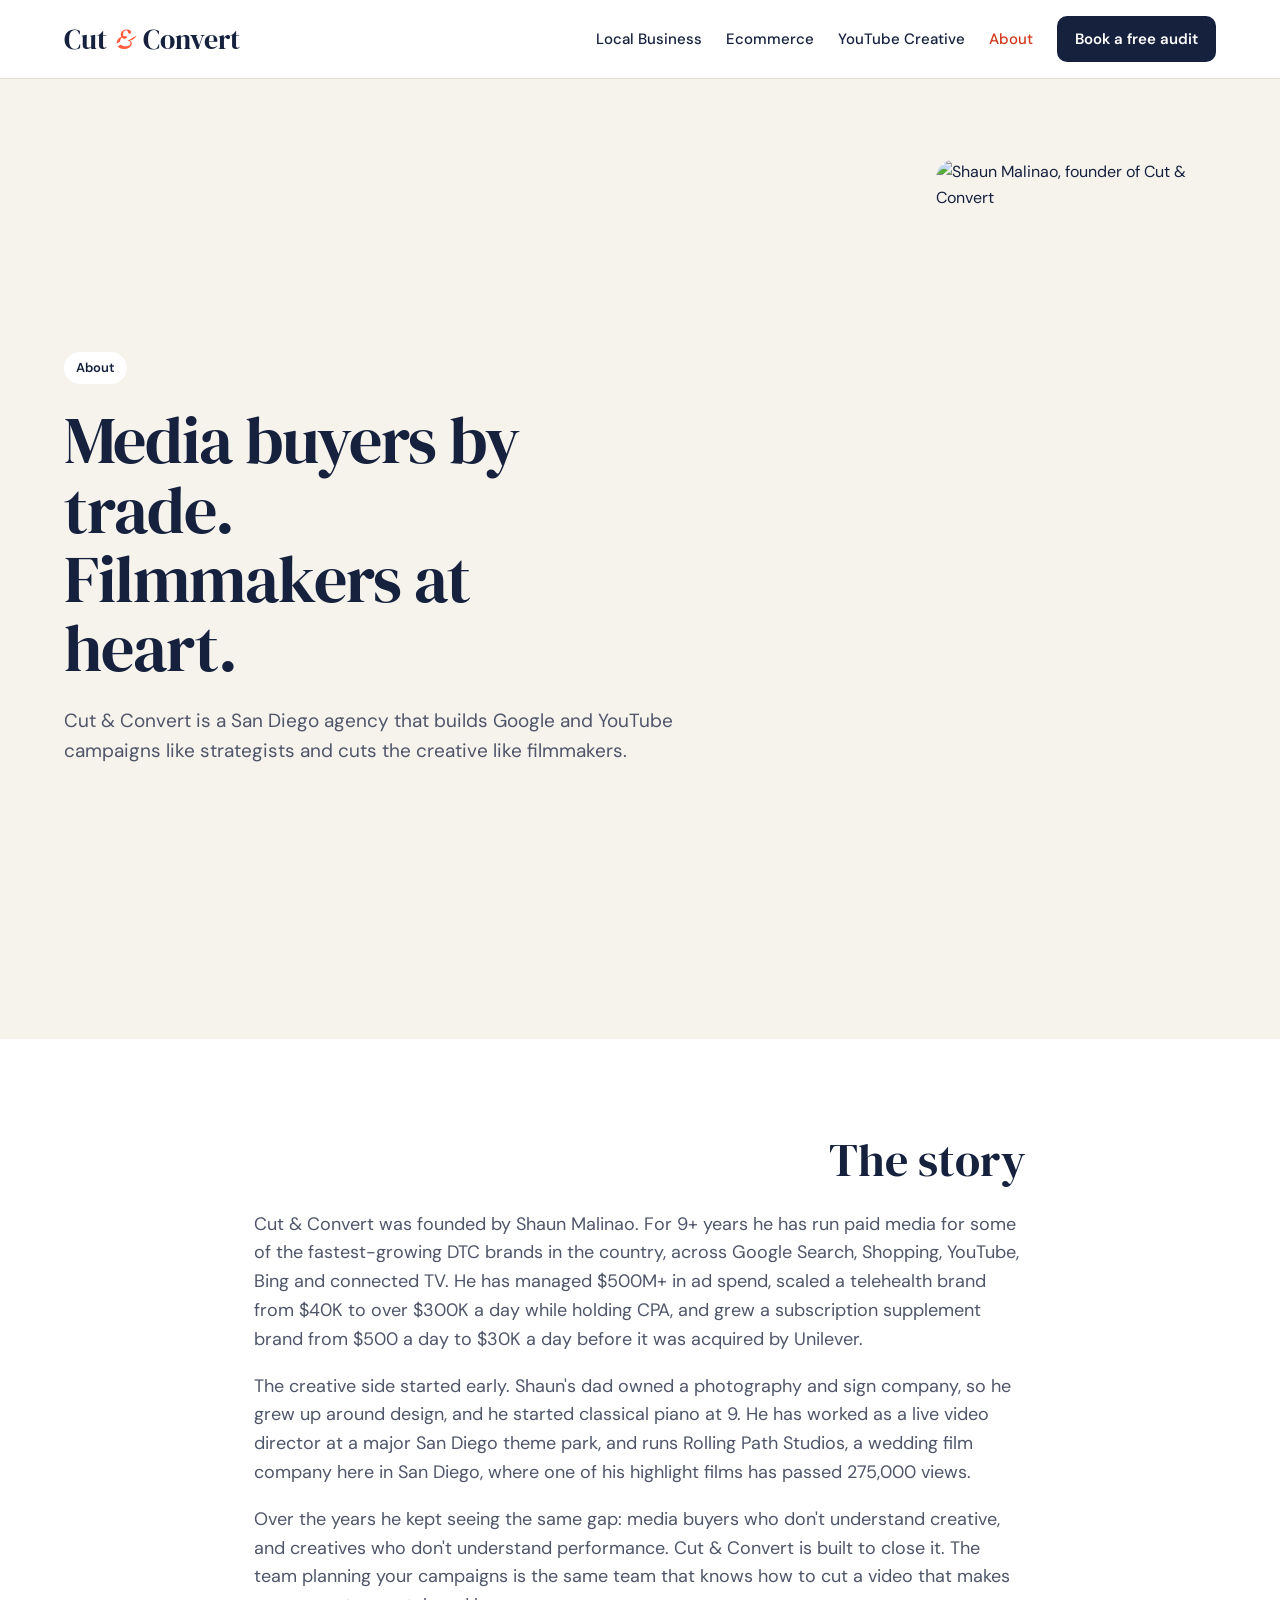
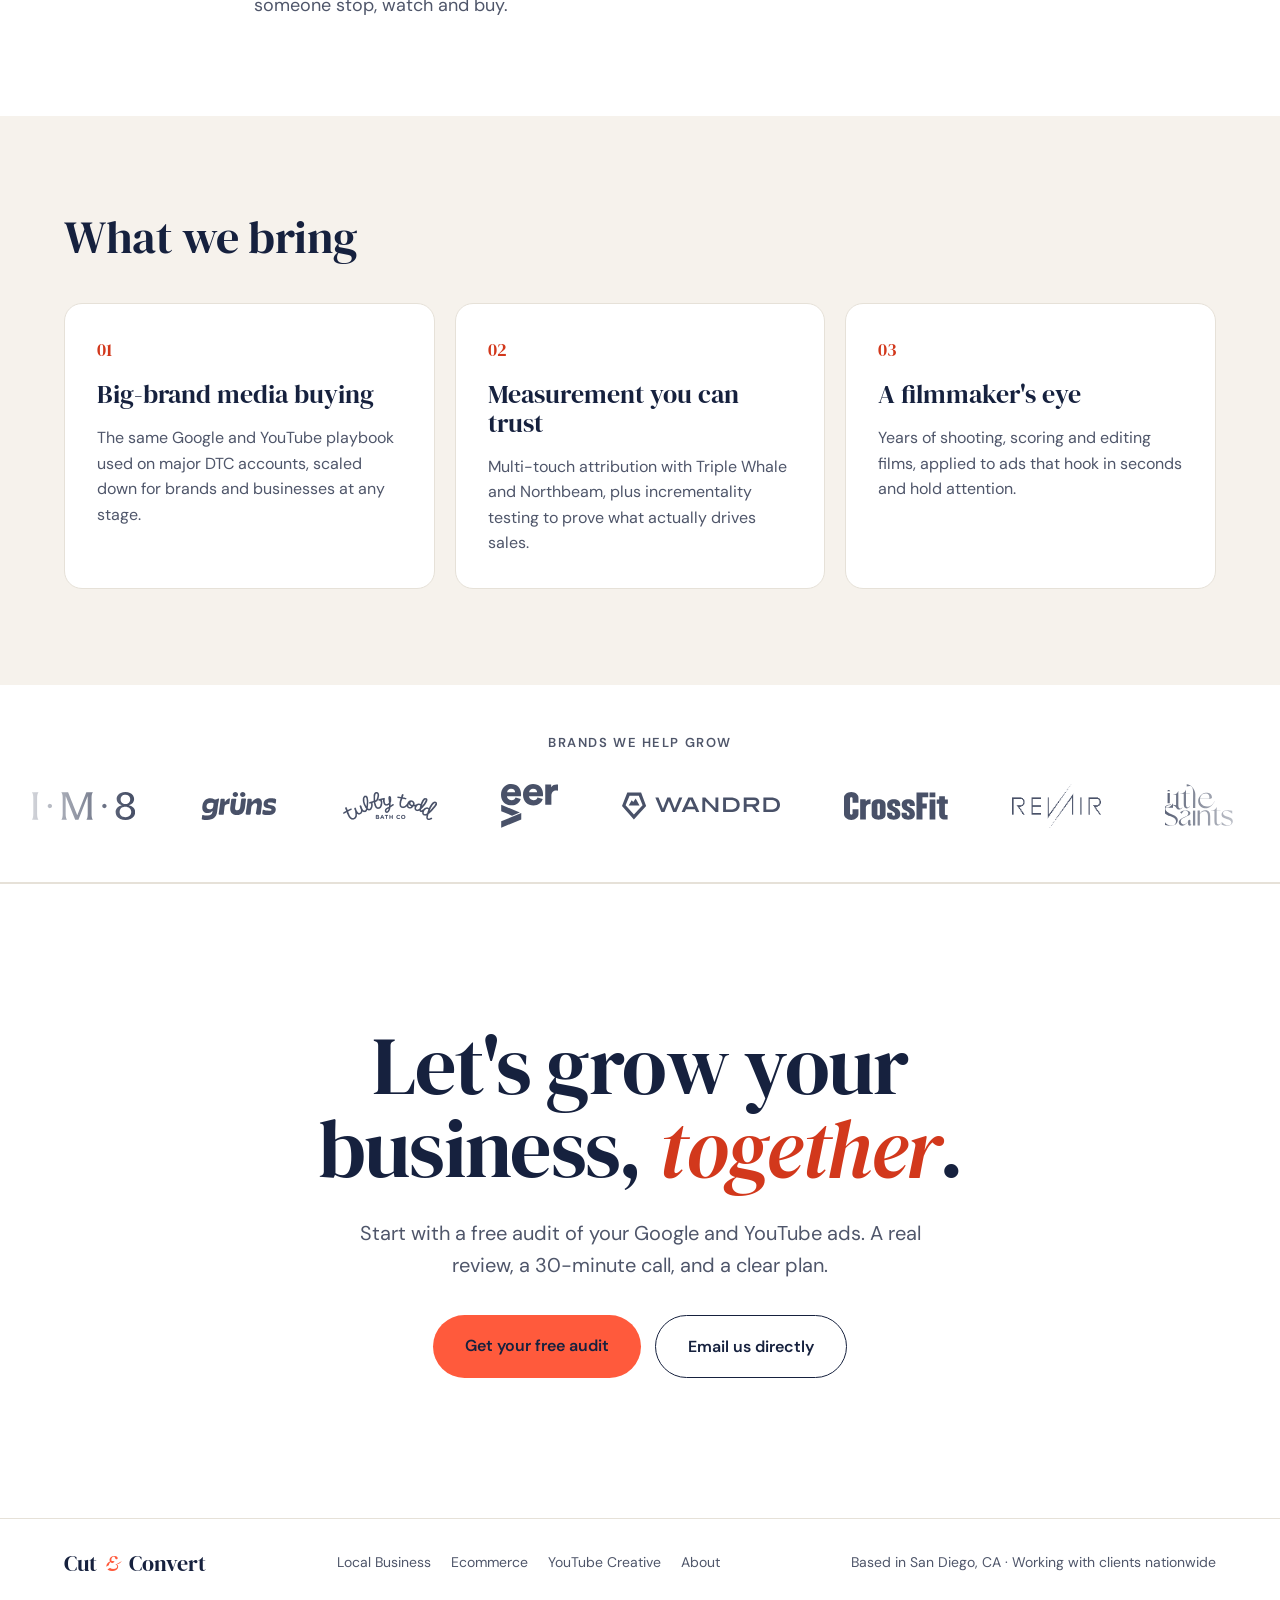
==== about/index.html @ dfb1eec4 "Alternate section headline alignment left/right Co-Authored-By: Claude Opus 5.5 <noreply@anthropic.c" ====
<!doctype html>
<html lang="en">
<head>
  <meta charset="utf-8">
  <meta name="viewport" content="width=device-width, initial-scale=1">
  <title>About Cut &amp; Convert | Founded by Shaun Malinao</title>
  <meta name="description" content="Cut & Convert is a San Diego Google and YouTube ads agency founded by media buyer and filmmaker Shaun Malinao.">
  <meta name="robots" content="noindex">
  <link rel="icon" href="/favicon.svg" type="image/svg+xml">
  <link rel="preconnect" href="https://fonts.googleapis.com">
  <link rel="preconnect" href="https://fonts.gstatic.com" crossorigin>
  <link href="https://fonts.googleapis.com/css2?family=DM+Serif+Display:ital@0;1&family=DM+Sans:wght@400;500;600&display=swap" rel="stylesheet">
  <link rel="stylesheet" href="/style.css?v=3586f004">
</head>
<body>
<header class="site-header">
  <div class="wrap">
    <a class="logo" href="/" aria-label="Cut &amp; Convert home"><span>Cut</span><span class="amp">&amp;</span><span>Convert</span></a>
    <nav class="nav" aria-label="Main">
      <a href="/local/">Local Business</a>
      <a href="/ecommerce/">Ecommerce</a>
      <a href="/youtube-creative/">YouTube Creative</a>
      <a href="/about/" aria-current="page">About</a>
      <a class="btn btn-ink" href="/contact/">Book a free audit</a>
    </nav>
  </div>
</header>

<main>

  <section class="page-hero">
    <div class="wrap about-hero">
      <div class="split-copy">
        <span class="pill">About</span>
        <h1>Media buyers by trade. Filmmakers at heart.</h1>
        <p class="lede">Cut &amp; Convert is a San Diego agency that builds Google and YouTube campaigns like strategists and cuts the creative like filmmakers.</p>
      </div>
      <img src="https://rollingpathstudios.com/images/shaun-malinao.jpg" alt="Shaun Malinao, founder of Cut &amp; Convert" width="640" height="800">
    </div>
  </section>

  <section class="section is-right">
    <div class="wrap narrow prose">
      <h2>The story</h2>
      <p>Cut &amp; Convert was founded by Shaun Malinao. For 9+ years he has run paid media for some of the fastest-growing DTC brands in the country, across Google Search, Shopping, YouTube, Bing and connected TV. He has managed $500M+ in ad spend, scaled a telehealth brand from $40K to over $300K a day while holding CPA, and grew a subscription supplement brand from $500 a day to $30K a day before it was acquired by Unilever.</p>
      <p>The creative side started early. Shaun's dad owned a photography and sign company, so he grew up around design, and he started classical piano at 9. He has worked as a live video director at a major San Diego theme park, and runs Rolling Path Studios, a wedding film company here in San Diego, where one of his highlight films has passed 275,000 views.</p>
      <p>Over the years he kept seeing the same gap: media buyers who don't understand creative, and creatives who don't understand performance. Cut &amp; Convert is built to close it. The team planning your campaigns is the same team that knows how to cut a video that makes someone stop, watch and buy.</p>
    </div>
  </section>

  <section class="section tinted">
    <div class="wrap">
      <div class="section-head">
        <h2>What we bring</h2>
      </div>
      <div class="cards cards-3">
        <article class="card">
          <span class="num">01</span>
          <h3>Big-brand media buying</h3>
          <p class="muted">The same Google and YouTube playbook used on major DTC accounts, scaled down for brands and businesses at any stage.</p>
        </article>
        <article class="card">
          <span class="num">02</span>
          <h3>Measurement you can trust</h3>
          <p class="muted">Multi-touch attribution with Triple Whale and Northbeam, plus incrementality testing to prove what actually drives sales.</p>
        </article>
        <article class="card">
          <span class="num">03</span>
          <h3>A filmmaker's eye</h3>
          <p class="muted">Years of shooting, scoring and editing films, applied to ads that hook in seconds and hold attention.</p>
        </article>
      </div>
    </div>
  </section>

  <section class="brands" aria-labelledby="brands-title">
    <div class="wrap">
      <p class="eyebrow" id="brands-title">Brands we help grow</p>
      <div class="marquee">
        <ul class="logo-track">
        <li><img src="/logos/im8.svg" alt="IM8 Health" width="118" height="32"></li>
        <li><img src="/logos/gruns.svg" alt="Grüns" width="91" height="32"></li>
        <li><img src="/logos/tubbytodd.png" alt="Tubby Todd" width="107" height="32"></li>
        <li class="tall"><img src="/logos/veer.svg" alt="Veer" width="57" height="44"></li>
        <li><img src="/logos/wandrd.svg" alt="WANDRD" width="160" height="28"></li>
        <li><img src="/logos/crossfit.svg" alt="CrossFit" width="111" height="30"></li>
        <li class="tall"><img src="/logos/revair.png" alt="RevAir" width="90" height="44"></li>
        <li class="tall"><img src="/logos/littlesaints.svg" alt="Little Saints" width="68" height="44"></li>
        <li><img src="/logos/comfrt.png" alt="Comfrt" width="104" height="28"></li>
        <li><img src="/logos/raw.svg" alt="RAW Nutrition" width="99" height="22"></li>
      
        <li aria-hidden="true"><img src="/logos/im8.svg" alt="" width="118" height="32"></li>
        <li aria-hidden="true"><img src="/logos/gruns.svg" alt="" width="91" height="32"></li>
        <li aria-hidden="true"><img src="/logos/tubbytodd.png" alt="" width="107" height="32"></li>
        <li aria-hidden="true" class="tall"><img src="/logos/veer.svg" alt="" width="57" height="44"></li>
        <li aria-hidden="true"><img src="/logos/wandrd.svg" alt="" width="160" height="28"></li>
        <li aria-hidden="true"><img src="/logos/crossfit.svg" alt="" width="111" height="30"></li>
        <li aria-hidden="true" class="tall"><img src="/logos/revair.png" alt="" width="90" height="44"></li>
        <li aria-hidden="true" class="tall"><img src="/logos/littlesaints.svg" alt="" width="68" height="44"></li>
        <li aria-hidden="true"><img src="/logos/comfrt.png" alt="" width="104" height="28"></li>
        <li aria-hidden="true"><img src="/logos/raw.svg" alt="" width="99" height="22"></li>
      
        </ul>
      </div>
    </div>
  </section>

  <section class="cta-big" id="contact">
    <div class="wrap">
      <h2>Let's grow your business, <em>together</em>.</h2>
      <p>Start with a free audit of your Google and YouTube ads. A real review, a 30-minute call, and a clear plan.</p>
      <div class="cta-actions">
        <a class="btn btn-coral btn-lg" href="/contact/">Get your free audit</a>
        <a class="btn btn-outline btn-lg" href="mailto:shaunmalinao@gmail.com?subject=Free%20audit%20request">Email us directly</a>
      </div>
    </div>
  </section>

</main>

<footer class="site-footer">
  <div class="wrap">
    <a class="logo" href="/" aria-label="Cut &amp; Convert home"><span>Cut</span><span class="amp">&amp;</span><span>Convert</span></a>
    <nav class="footer-nav" aria-label="Footer">
      <a href="/local/">Local Business</a>
      <a href="/ecommerce/">Ecommerce</a>
      <a href="/youtube-creative/">YouTube Creative</a>
      <a href="/about/">About</a>
    </nav>
    <span>Based in San Diego, CA · Working with clients nationwide</span>
  </div>
</footer>

</body>
</html>
---- style.css ----
:root {
  --ink: #16213E;
  --muted: #4F566A;
  --coral: #FF5A3C;
  --coral-text: #D2381C;
  --sand: #F6F2EC;
  --line: #E6E1D8;
  --white: #FFFFFF;
  --serif: 'DM Serif Display', Georgia, serif;
  --sans: 'DM Sans', system-ui, -apple-system, sans-serif;
  --wrap: 1200px;
}

* { box-sizing: border-box; }
html { scroll-behavior: smooth; }
body {
  margin: 0;
  background: var(--white);
  color: var(--ink);
  font-family: var(--sans);
  font-size: 16px;
  line-height: 1.6;
  -webkit-font-smoothing: antialiased;
}
img { max-width: 100%; display: block; }
a { color: inherit; }
h1, h2, h3 { font-family: var(--serif); font-weight: 400; margin: 0; line-height: 1.1; }
p { margin: 0; }

.wrap { max-width: var(--wrap); margin: 0 auto; padding: 0 24px; }
.muted { color: var(--muted); }

/* Logo: italic coral ampersand with a diagonal "cut" through it */
.logo {
  display: inline-flex; align-items: baseline; gap: 8px;
  font-family: var(--serif); font-size: 28px; line-height: 1;
  color: var(--ink); text-decoration: none;
}
.amp { position: relative; display: inline-block; color: var(--coral); font-style: italic; }
.amp::after {
  content: ""; position: absolute; left: -4px; right: -4px; top: 50%;
  height: 3px; background: var(--cut-bg, var(--white)); transform: rotate(-30deg);
}

/* Buttons */
.btn {
  display: inline-block; text-decoration: none; font-weight: 600;
  padding: 14px 22px; border-radius: 10px; transition: transform .15s ease, opacity .15s ease;
}
.btn:hover { transform: translateY(-1px); }
.btn-coral { background: var(--coral); color: var(--ink); }
.btn-ink { background: var(--ink); color: var(--white); }
.btn-outline { border: 1px solid var(--line); }

/* Header */
.site-header { border-bottom: 1px solid var(--line); background: var(--white); position: sticky; top: 0; z-index: 10; }
.site-header .wrap { display: flex; flex-wrap: wrap; align-items: center; justify-content: space-between; gap: 16px; padding-top: 16px; padding-bottom: 16px; }
.nav { display: flex; flex-wrap: wrap; align-items: center; gap: 24px; font-size: 15px; font-weight: 500; }
.nav a { text-decoration: none; }
.nav a:not(.btn):hover { color: var(--coral-text); }
.nav .btn { padding: 11px 18px; }

/* Hero */
.hero .wrap { display: flex; flex-wrap: wrap; align-items: center; gap: 56px; padding-top: 88px; padding-bottom: 72px; }
.hero-copy { flex: 1 1 460px; min-width: 0; display: flex; flex-direction: column; gap: 24px; }
.pill { align-self: flex-start; font-size: 13px; font-weight: 600; padding: 6px 12px; border-radius: 999px; background: var(--sand); }
.hero h1 { font-size: clamp(42px, 6vw, 72px); letter-spacing: -0.015em; line-height: 1.04; }
.hero .lede { font-size: 19px; color: var(--muted); max-width: 34rem; }
.actions { display: flex; flex-wrap: wrap; gap: 12px; }
.hero-art {
  --cut-bg: var(--ink);
  flex: 1 1 400px; min-width: 0; aspect-ratio: 16 / 11; border-radius: 22px; background: var(--ink);
  display: flex; align-items: center; justify-content: center; overflow: hidden;
}
.hero-art .amp { font-family: var(--serif); font-size: clamp(160px, 22vw, 260px); line-height: 1; transform: translateY(8%); }
.hero-art .amp::after { height: 14px; left: -24px; right: -24px; }

/* Proof bar */
.proof { background: var(--sand); }
.proof .wrap { display: grid; grid-template-columns: repeat(auto-fit, minmax(220px, 1fr)); gap: 24px; padding-top: 40px; padding-bottom: 40px; }
.stat { font-family: var(--serif); font-size: 38px; line-height: 1.1; }

/* Brands I've worked on */
.brands { border-bottom: 1px solid var(--line); }
.brands .wrap { padding-top: 48px; padding-bottom: 52px; display: flex; flex-direction: column; align-items: center; gap: 28px; }
.brands .wrap { max-width: none; padding-left: 0; padding-right: 0; }
.marquee {
  width: 100%; overflow: hidden;
  -webkit-mask-image: linear-gradient(to right, transparent, #000 10%, #000 90%, transparent);
          mask-image: linear-gradient(to right, transparent, #000 10%, #000 90%, transparent);
}
.logo-track {
  list-style: none; margin: 0; padding: 0;
  display: flex; align-items: center; width: max-content;
  animation: logo-slide 40s linear infinite;
}
.marquee:hover .logo-track { animation-play-state: paused; }
.logo-track li { display: flex; align-items: center; height: 48px; padding: 0 32px; flex-shrink: 0; }
.logo-track img { height: 28px; width: auto; max-width: none; opacity: .78; transition: opacity .2s ease; }
.logo-track li.tall img { height: 44px; }
.logo-track img:hover { opacity: 1; }
@keyframes logo-slide {
  from { transform: translateX(-50%); }
  to   { transform: translateX(0); }
}
@media (max-width: 700px) {
  .logo-track li { padding: 0 22px; }
  .logo-track img { height: 22px; }
  .logo-track li.tall img { height: 36px; }
  .logo-track { animation-duration: 30s; }
}
@media (prefers-reduced-motion: reduce) {
  .logo-track { animation: none; flex-wrap: wrap; justify-content: center; width: auto; }
  .logo-track li[aria-hidden="true"] { display: none; }
}

/* Sections */
.section { padding: 96px 0; }
.section-head { display: flex; flex-direction: column; gap: 10px; max-width: 40rem; margin-bottom: 40px; }
.section-head h2, .about h2, .cta h2 { font-size: clamp(32px, 4vw, 46px); letter-spacing: -0.01em; }
.section-head p { font-size: 18px; color: var(--muted); }

.cards { display: grid; grid-template-columns: repeat(auto-fit, minmax(280px, 1fr)); gap: 20px; }
.card {
  border: 1px solid var(--line); border-radius: 18px; padding: 32px;
  display: flex; flex-direction: column; gap: 16px; background: var(--white);
  scroll-margin-top: 100px;
}
.card h3 { font-size: 28px; }
.card ul { margin: 0; padding-left: 20px; display: flex; flex-direction: column; gap: 6px; }
.card .more { margin-top: auto; font-weight: 600; color: var(--coral-text); text-decoration: none; }
.card .more:hover { text-decoration: underline; }
.icon { width: 40px; height: 40px; }

/* How it works */
.how { background: var(--ink); color: var(--white); }
.how h2 { font-size: clamp(32px, 4vw, 46px); margin-bottom: 40px; }
.steps { display: grid; grid-template-columns: repeat(auto-fit, minmax(240px, 1fr)); gap: 32px; }
.step { display: flex; flex-direction: column; gap: 8px; }
.step .num { font-family: var(--serif); font-size: 18px; color: var(--coral); }
.step h3 { font-size: 28px; }
.step p { opacity: .82; }

/* Results */
.results .cards { grid-template-columns: repeat(auto-fit, minmax(300px, 1fr)); }
.result { background: var(--sand); border-radius: 18px; padding: 32px; display: flex; flex-direction: column; gap: 10px; }
.result .label { font-size: 13px; font-weight: 600; color: var(--muted); }
.result .big { font-family: var(--serif); font-size: clamp(34px, 4vw, 44px); line-height: 1.05; }

/* About */
.about { background: var(--sand); }
.about .wrap { display: flex; flex-wrap: wrap; align-items: center; gap: 56px; }
.about img { flex: 1 1 300px; min-width: 0; max-width: 420px; aspect-ratio: 4 / 5; object-fit: cover; border-radius: 20px; }
.about-copy { flex: 999 1 420px; min-width: 0; display: flex; flex-direction: column; gap: 16px; scroll-margin-top: 100px; }
.about-copy p { font-size: 18px; color: var(--muted); }
.eyebrow { font-size: 13px; font-weight: 600; letter-spacing: .12em; text-transform: uppercase; color: var(--muted); }

/* CTA */
.cta-box {
  background: var(--coral); border-radius: 24px; padding: clamp(32px, 6vw, 64px);
  display: flex; flex-wrap: wrap; align-items: center; justify-content: space-between; gap: 24px;
}
.cta-box > div { flex: 1 1 360px; min-width: 0; display: flex; flex-direction: column; gap: 8px; }
.cta-box p { font-size: 17px; }

/* Footer */
.site-footer { border-top: 1px solid var(--line); }
.site-footer .wrap { display: flex; flex-wrap: wrap; justify-content: space-between; align-items: center; gap: 16px; padding-top: 32px; padding-bottom: 32px; font-size: 14px; color: var(--muted); }
.site-footer .logo { font-size: 22px; }

/* ---------- Multi-page additions ---------- */
.sr-only { position: absolute; width: 1px; height: 1px; padding: 0; margin: -1px; overflow: hidden; clip: rect(0,0,0,0); white-space: nowrap; border: 0; }
.nav a[aria-current="page"] { color: var(--coral-text); }

/* Rotating hero word */
.rotator-head { display: flex; flex-direction: column; }
.rotator { display: grid; color: var(--coral-text); font-style: italic; overflow: hidden; padding-bottom: .08em; }
.rotator-word {
  grid-area: 1 / 1; opacity: 0; transform: translateY(40%);
  transition: opacity .5s ease, transform .5s ease;
}
.rotator-word.is-active { opacity: 1; transform: translateY(0); }
.rotator-word.is-leaving { opacity: 0; transform: translateY(-40%); }
@media (prefers-reduced-motion: reduce) {
  .rotator-word { transition: opacity .3s ease; transform: none !important; }
}

/* Sub-page hero */
.page-hero { background: var(--sand); }
.page-hero .wrap { padding-top: 80px; padding-bottom: 80px; display: flex; flex-direction: column; gap: 22px; align-items: flex-start; }
.page-hero .pill { background: var(--white); }
.page-hero h1 { font-size: clamp(40px, 5.6vw, 66px); letter-spacing: -0.015em; line-height: 1.05; max-width: 15ch; }
.page-hero .lede { font-size: 19px; color: var(--muted); max-width: 40rem; }

.tinted { background: var(--sand); }
.narrow { max-width: 820px; }

/* Two-column split */
.split { display: flex; flex-wrap: wrap; gap: 48px; align-items: center; }
.split > * { flex: 1 1 400px; min-width: 0; }
.split-copy { display: flex; flex-direction: column; gap: 16px; }
.split-copy h2 { font-size: clamp(30px, 3.6vw, 42px); }
.split-copy p { font-size: 17px; }

/* Card grid variants */
.cards-2 { grid-template-columns: repeat(auto-fit, minmax(300px, 1fr)); }
.cards-3 { grid-template-columns: repeat(auto-fit, minmax(260px, 1fr)); }
.card h3 { font-size: 26px; }
.card .num, .feature .num { font-family: var(--serif); font-size: 18px; color: var(--coral-text); }
.card a { color: var(--coral-text); }
.card-link { text-decoration: none; color: inherit; transition: transform .15s ease, box-shadow .15s ease; }
.card-link:hover { transform: translateY(-2px); box-shadow: 0 10px 30px rgba(22,33,62,.08); }

/* Search chips */
.search-chips { list-style: none; margin: 0; padding: 0; display: flex; flex-wrap: wrap; gap: 10px; }
.search-chips li {
  display: inline-flex; align-items: center; gap: 8px;
  background: var(--white); border: 1px solid var(--line); border-radius: 999px;
  padding: 10px 16px; font-size: 15px; box-shadow: 0 2px 8px rgba(22,33,62,.04);
}
.search-chips li::before {
  content: ""; width: 14px; height: 14px; flex-shrink: 0;
  background: no-repeat center / contain url("data:image/svg+xml,%3Csvg xmlns='http://www.w3.org/2000/svg' viewBox='0 0 24 24' fill='none' stroke='%234F566A' stroke-width='2.4' stroke-linecap='round'%3E%3Ccircle cx='11' cy='11' r='7'/%3E%3Cpath d='M20 20l-3.5-3.5'/%3E%3C/svg%3E");
}

/* Numbered feature list */
.feature-list { display: grid; grid-template-columns: repeat(auto-fit, minmax(260px, 1fr)); gap: 32px 40px; }
.feature { display: flex; gap: 16px; align-items: flex-start; }
.feature h3 { font-size: 24px; margin-bottom: 6px; }

.steps-4 { grid-template-columns: repeat(auto-fit, minmax(220px, 1fr)); }

/* Toolbox tiles */
.tiles { display: grid; grid-template-columns: repeat(auto-fit, minmax(240px, 1fr)); gap: 16px; }
.tile { border: 1px solid var(--line); border-radius: 16px; padding: 24px; background: var(--white); display: flex; flex-direction: column; gap: 8px; }
.tile h3 { font-size: 22px; }

/* Compare columns */
.compare { display: grid; grid-template-columns: repeat(auto-fit, minmax(280px, 1fr)); gap: 20px; }
.compare-col { border: 1px solid var(--line); border-radius: 18px; padding: 32px; display: flex; flex-direction: column; gap: 16px; }
.compare-col h3 { font-size: 28px; }
.compare-col.is-good { background: var(--ink); color: var(--white); border-color: var(--ink); }
.check-list, .x-list { list-style: none; margin: 0; padding: 0; display: flex; flex-direction: column; gap: 10px; }
.check-list li, .x-list li { position: relative; padding-left: 30px; }
.check-list li::before, .x-list li::before { position: absolute; left: 0; top: 0; font-weight: 600; }
.check-list li::before { content: "✓"; color: var(--coral); }
.x-list li::before { content: "×"; color: var(--muted); font-size: 20px; line-height: 1.2; }
.x-list li { color: var(--muted); }

/* 9:16 to 16:9 demo */
.ratio-demo { display: flex; align-items: center; justify-content: center; gap: 20px; padding: 32px; background: var(--sand); border-radius: 20px; min-height: 320px; }
.ratio-arrow { width: 48px; color: var(--coral-text); flex-shrink: 0; }
.frame { border-radius: 12px; display: flex; align-items: center; justify-content: center; font-family: var(--serif); color: var(--white); background: var(--ink); }
.frame-tall { width: 120px; aspect-ratio: 9 / 16; font-size: 22px; }
.frame-wide { width: 260px; aspect-ratio: 16 / 9; font-size: 26px; background: linear-gradient(90deg, #22305a 0 22%, var(--ink) 22% 78%, #22305a 78% 100%); }
@media (max-width: 520px) {
  .ratio-demo { gap: 12px; padding: 20px; }
  .frame-tall { width: 70px; font-size: 16px; }
  .frame-wide { width: 150px; font-size: 18px; }
  .ratio-arrow { width: 32px; }
}

/* FAQ */
.faq { display: flex; flex-direction: column; border-top: 1px solid var(--line); }
.faq details { border-bottom: 1px solid var(--line); padding: 20px 0; }
.faq summary { cursor: pointer; font-family: var(--serif); font-size: 24px; list-style: none; display: flex; justify-content: space-between; gap: 16px; }
.faq summary::-webkit-details-marker { display: none; }
.faq summary::after { content: "+"; color: var(--coral-text); font-family: var(--sans); font-size: 26px; line-height: 1; }
.faq details[open] summary::after { content: "−"; }
.faq details p { margin-top: 12px; font-size: 17px; }

/* Footer nav */
.footer-nav { display: flex; flex-wrap: wrap; gap: 20px; }
.footer-nav a { text-decoration: none; }
.footer-nav a:hover { color: var(--coral-text); }

@media (max-width: 700px) {
  .page-hero .wrap { padding-top: 56px; padding-bottom: 56px; }
  .nav { gap: 14px 18px; font-size: 14px; }
  .hero .wrap { padding-top: 48px; gap: 40px; }
  .section { padding: 64px 0; }
}

/* About page */
.about-hero { flex-direction: row !important; flex-wrap: wrap; align-items: center !important; gap: 48px !important; }
.about-hero .split-copy { flex: 999 1 420px; min-width: 0; gap: 22px; }
.about-hero img { flex: 1 1 280px; min-width: 0; max-width: 380px; aspect-ratio: 4 / 5; object-fit: cover; border-radius: 20px; }
.prose { display: flex; flex-direction: column; gap: 18px; }
.prose h2 { font-size: clamp(32px, 4vw, 46px); margin-bottom: 6px; }
.prose p { font-size: 18px; color: var(--muted); }

/* Contact page */
.contact-wrap { flex-direction: row !important; flex-wrap: wrap; align-items: flex-start !important; gap: 48px !important; }
.contact-intro { flex: 1 1 360px; min-width: 0; gap: 22px; }
.contact-intro .check-list { font-size: 17px; }
.lead-form {
  flex: 1 1 460px; min-width: 0; background: var(--white); border: 1px solid var(--line);
  border-radius: 20px; padding: clamp(24px, 4vw, 40px); display: flex; flex-direction: column; gap: 18px;
  box-shadow: 0 12px 40px rgba(22,33,62,.06);
}
.field-row { display: grid; grid-template-columns: repeat(auto-fit, minmax(200px, 1fr)); gap: 18px; }
.field { display: flex; flex-direction: column; gap: 6px; border: 0; padding: 0; margin: 0; min-width: 0; }
.field label, .field legend { font-size: 14px; font-weight: 600; padding: 0; margin-bottom: 6px; }
.optional { font-weight: 400; color: var(--muted); }
.lead-form input[type=text], .lead-form input[type=email], .lead-form input[type=tel], .lead-form select, .lead-form textarea {
  font: inherit; color: var(--ink); background: var(--white);
  border: 1px solid #CFC8BC; border-radius: 10px; padding: 12px 14px; width: 100%; min-height: 48px;
}
.lead-form textarea { resize: vertical; }
.lead-form input:focus, .lead-form select:focus, .lead-form textarea:focus { outline: 2px solid var(--coral); outline-offset: 1px; border-color: var(--coral); }
.lead-form [aria-invalid="true"] { border-color: var(--coral-text); }
.choice-row { display: grid; grid-template-columns: repeat(auto-fit, minmax(150px, 1fr)); gap: 10px; }
.lead-form .choice {
  position: relative; display: flex; align-items: center; gap: 10px;
  margin: 0; padding: 12px 14px; min-height: 48px;
  border: 1px solid #CFC8BC; border-radius: 12px; background: var(--white);
  font-size: 15px; font-weight: 500; cursor: pointer; transition: border-color .15s ease, background .15s ease;
}
.lead-form .choice:hover { border-color: var(--ink); }
.choice input { position: absolute; opacity: 0; width: 1px; height: 1px; margin: 0; }
.choice-box {
  flex-shrink: 0; width: 20px; height: 20px; border-radius: 6px; border: 1.5px solid #A9A194; background: var(--white);
  display: inline-flex; align-items: center; justify-content: center; transition: background .15s ease, border-color .15s ease;
}
.choice-box::after {
  content: ""; width: 10px; height: 6px; border-left: 2px solid var(--white); border-bottom: 2px solid var(--white);
  transform: rotate(-45deg) translate(1px, -1px); opacity: 0;
}
.lead-form .choice:has(input:checked) { border-color: var(--ink); background: var(--sand); }
.choice input:checked + .choice-box { background: var(--ink); border-color: var(--ink); }
.choice input:checked + .choice-box::after { opacity: 1; }
.choice input:focus-visible + .choice-box { outline: 2px solid var(--coral); outline-offset: 2px; }
.hp { position: absolute; left: -9999px; width: 1px; height: 1px; overflow: hidden; }
.btn-block { width: 100%; text-align: center; border: 0; font: inherit; font-weight: 600; cursor: pointer; padding: 16px 22px; }
.form-note { font-size: 14px; text-align: center; }
.form-note a { color: var(--coral-text); }
.form-error { background: #FDECE8; color: #8A2412; border-radius: 10px; padding: 12px 14px; font-size: 15px; }

/* How it works: illustrative charts */
.step-viz {
  background: rgba(255,255,255,.05); border: 1px solid rgba(255,255,255,.12);
  border-radius: 16px; padding: 18px 18px 12px; margin-bottom: 14px;
}
.viz { width: 100%; height: auto; display: block; overflow: visible; }
.viz text { font-family: var(--sans); font-size: 12px; fill: rgba(255,255,255,.72); }
.viz-track rect { fill: rgba(255,255,255,.1); }
.viz-bar { fill: rgba(255,255,255,.85); transform-box: fill-box; transform-origin: left center; transition: transform .9s cubic-bezier(.2,.7,.2,1); }
.viz-bar.is-flag, .viz-frame.is-hook { fill: var(--coral); }
.viz-frame { fill: rgba(255,255,255,.14); }
.viz-play { fill: var(--ink); }
.viz-cut { stroke: var(--coral); stroke-width: 2; }
.viz-cut-head { fill: var(--coral); }
.viz-wave { fill: rgba(255,255,255,.55); transform-box: fill-box; transform-origin: center; transition: transform .6s ease; }
.viz-grid line { stroke: rgba(255,255,255,.08); }
.viz-axis { stroke: rgba(255,255,255,.3); }
.viz-area { fill: rgba(255,90,60,.16); transition: opacity 1s ease .6s; }
.viz-line { fill: none; stroke: var(--coral); stroke-width: 3; stroke-linecap: round; stroke-dasharray: 400; stroke-dashoffset: 0; transition: stroke-dashoffset 1.6s ease; }
.viz-line.is-control { stroke: rgba(255,255,255,.55); stroke-width: 2; stroke-dasharray: 5 6; transition: none; }
.viz-dot { fill: var(--coral); stroke: var(--ink); stroke-width: 2; transition: opacity .4s ease 1.4s; }
.viz-key { display: flex; align-items: center; gap: 8px; font-size: 12px; color: rgba(255,255,255,.7); margin-top: 8px; flex-wrap: wrap; }
.key-dot { width: 10px; height: 10px; border-radius: 3px; background: rgba(255,255,255,.85); margin-left: 6px; }
.key-dot:first-child { margin-left: 0; }
.key-dot.is-flag { background: var(--coral); }
.key-line { width: 18px; border-top: 2px dashed rgba(255,255,255,.55); margin-left: 6px; }

/* Animate in when scrolled into view (only when JS is running) */
.viz-anim .how-viz:not(.in-view) .viz-bar { transform: scaleX(0); }
.viz-anim .how-viz:not(.in-view) .viz-wave { transform: scaleY(.15); }
.viz-anim .how-viz:not(.in-view) .viz-line:not(.is-control) { stroke-dashoffset: 400; }
.viz-anim .how-viz:not(.in-view) .viz-area,
.viz-anim .how-viz:not(.in-view) .viz-dot { opacity: 0; }
@media (prefers-reduced-motion: reduce) {
  .viz-bar, .viz-wave, .viz-line, .viz-area, .viz-dot { transition: none !important; }
}

/* Big closing CTA */
.cta-big { border-top: 1px solid var(--line); background: var(--white); }
.cta-big .wrap { padding-top: clamp(80px, 11vw, 140px); padding-bottom: clamp(80px, 11vw, 140px); display: flex; flex-direction: column; align-items: center; text-align: center; gap: 26px; }
.cta-big h2 { font-size: clamp(42px, 6.4vw, 82px); line-height: 1.02; letter-spacing: -0.02em; max-width: 16ch; }
.cta-big h2 em { color: var(--coral-text); }
.cta-big p { font-size: clamp(17px, 1.6vw, 20px); color: var(--muted); max-width: 38rem; }
.cta-actions { display: flex; flex-wrap: wrap; justify-content: center; gap: 14px; margin-top: 8px; }
.btn-lg { padding: 18px 32px; border-radius: 999px; font-size: 16px; }
.btn-outline.btn-lg { border-color: var(--ink); }

/* Local: ads + map pack illustration */
.serp-section .split { align-items: flex-start; }
.serp-legend { display: flex; flex-direction: column; gap: 20px; margin-top: 8px; }
.serp-legend-item { display: flex; gap: 14px; align-items: flex-start; }
.serp-legend-item h3 { font-size: 24px; margin-bottom: 4px; }
.serp-tag {
  flex-shrink: 0; width: 30px; height: 30px; border-radius: 999px; background: var(--coral); color: var(--ink);
  display: inline-flex; align-items: center; justify-content: center; font-weight: 700; font-size: 14px; font-family: var(--sans);
}
.serp-tag-float { position: absolute; top: -12px; left: -12px; box-shadow: 0 0 0 4px var(--sand); }
.serp {
  margin: 0; background: var(--sand); border-radius: 22px; padding: clamp(18px, 3vw, 28px);
  display: flex; flex-direction: column; gap: 16px; font-family: Arial, Helvetica, sans-serif; color: #202124;
}
.serp p { margin: 0; }
.serp-search {
  display: flex; align-items: center; gap: 10px; background: var(--white); border-radius: 999px;
  padding: 12px 18px; box-shadow: 0 2px 10px rgba(22,33,62,.08); font-size: 15px; color: #3c4043;
}
.serp-search svg { color: #5f6368; }
.serp-ad, .serp-pack { position: relative; background: var(--white); border-radius: 14px; box-shadow: 0 2px 12px rgba(22,33,62,.06); }
.serp-ad { padding: 16px 18px; display: flex; flex-direction: column; gap: 3px; outline: 2px solid var(--coral); outline-offset: -2px; }
.serp-sponsored { font-size: 12px; font-weight: 700; color: #202124; }
.serp-url { font-size: 13px; color: #4d5156; }
.serp-title { font-size: 18px; color: #1a0dab; }
.serp-desc { font-size: 13px; color: #4d5156; line-height: 1.5; }
.serp-ad-links { display: flex; flex-wrap: wrap; gap: 14px; margin-top: 4px; font-size: 13px; color: #1a0dab; }
.serp-pack { overflow: visible; }
.serp-map { display: block; width: 100%; height: 130px; border-radius: 14px 14px 0 0; }
.serp-pin path { fill: #8A93A6; }
.serp-pin.is-you path { fill: var(--coral-text); }
.serp-listings { list-style: none; margin: 0; padding: 0; }
.serp-listings li { display: flex; justify-content: space-between; align-items: center; gap: 12px; padding: 12px 16px; border-top: 1px solid #ECEAE5; }
.serp-listings li.is-you { background: #FFF4F1; }
.serp-listings li:last-child { border-radius: 0 0 14px 14px; }
.serp-name { font-size: 15px; color: #1a0dab; font-weight: 600; }
.serp-meta { font-size: 13px; color: #4d5156; }
.serp-stars { color: #E7711B; letter-spacing: 1px; }
.serp-stars.is-dim { color: #E7A15F; }
.serp-open { font-size: 12px; color: #188038; }
.serp-open.is-closed { color: #B3261E; }
.serp-actions { display: flex; gap: 6px; flex-shrink: 0; }
.serp-actions span { font-size: 12px; border: 1px solid #DADCE0; border-radius: 999px; padding: 5px 10px; color: #1a73e8; }
.serp-caption { font-family: var(--sans); font-size: 12px; color: var(--muted); text-align: center; }
@media (max-width: 480px) {
  .serp-actions span:last-child { display: none; }
}

/* Sub-page hero with background photo */
.page-hero.has-photo { position: relative; overflow: hidden; background: var(--ink); color: var(--white); isolation: isolate; }
.hero-photo { position: absolute; inset: 0; z-index: -2; }
.hero-photo img { width: 100%; height: 100%; object-fit: cover; object-position: 70% 55%; }
.page-hero.has-photo h1, .page-hero.has-photo .lede { text-shadow: 0 1px 18px rgba(22,33,62,.45); }
.page-hero.has-photo::before {
  content: ""; position: absolute; inset: 0; z-index: -1;
  background: linear-gradient(90deg, rgba(22,33,62,.9) 0%, rgba(22,33,62,.72) 38%, rgba(22,33,62,.25) 70%, rgba(22,33,62,.05) 100%);
}
.page-hero.has-photo .wrap { padding-top: clamp(96px, 12vw, 150px); padding-bottom: clamp(96px, 12vw, 150px); }
.page-hero.has-photo .lede { color: rgba(255,255,255,.86); }
.page-hero.has-photo .pill { background: rgba(255,255,255,.14); color: var(--white); backdrop-filter: blur(6px); }
.page-hero.has-photo .btn-outline { border-color: rgba(255,255,255,.7); color: var(--white); }
@media (max-width: 700px) {
  .page-hero.has-photo::before { background: linear-gradient(180deg, rgba(22,33,62,.62) 0%, rgba(22,33,62,.78) 45%, rgba(22,33,62,.86) 100%); }
}

/* Alternating section headline alignment */
.section.is-right .section-head { margin-left: auto; text-align: right; align-items: flex-end; }
.section.is-right.how > .wrap > h2 { text-align: right; }
.section.is-right .split { flex-direction: row-reverse; }
.section.is-right .split > .split-copy:first-child { text-align: right; align-items: flex-end; }
.section.is-right .split > .split-copy:first-child .check-list,
.section.is-right .split > .split-copy:first-child .serp-legend { text-align: left; align-self: stretch; }
.section.is-right .prose h2 { text-align: right; }
@media (max-width: 700px) {
  .section.is-right .section-head,
  .section.is-right.how > .wrap > h2,
  .section.is-right .split > .split-copy:first-child,
  .section.is-right .prose h2 { text-align: left; align-items: flex-start; margin-left: 0; }
  .section.is-right .split { flex-direction: column; }
}
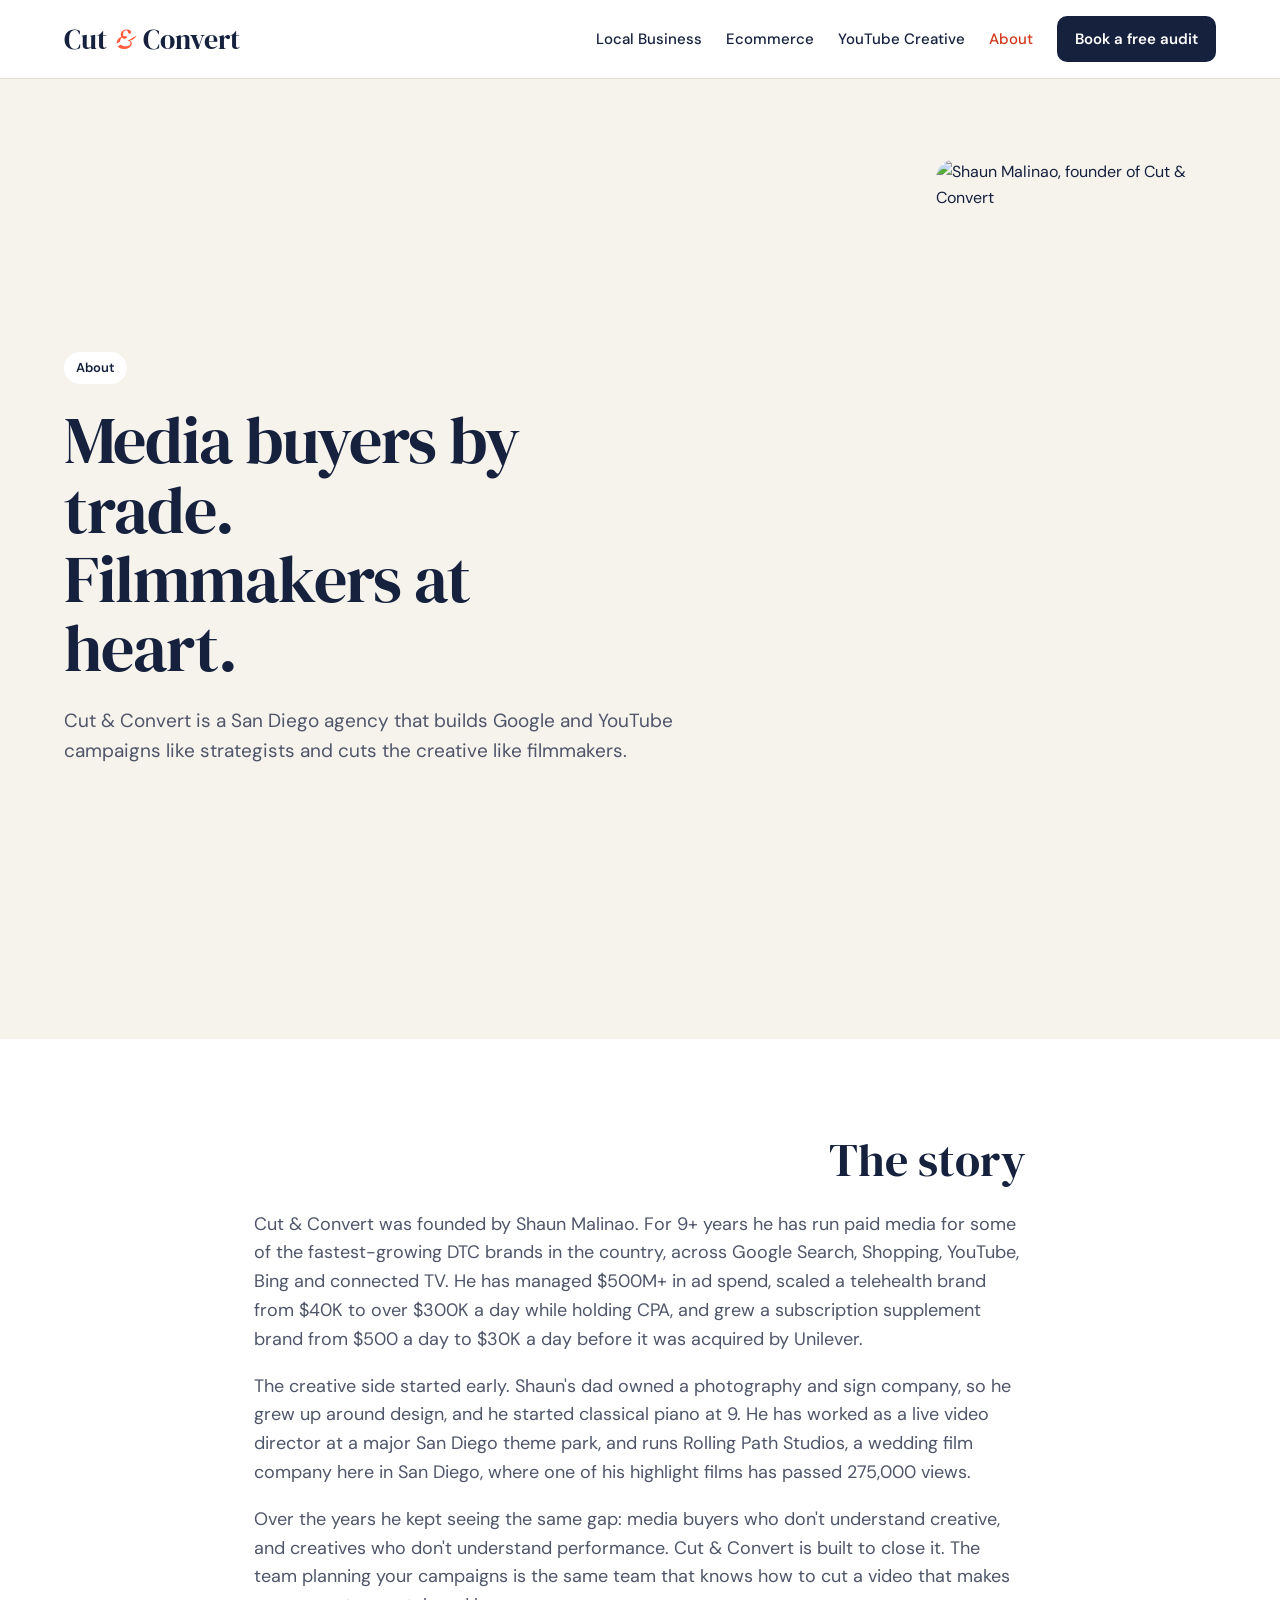
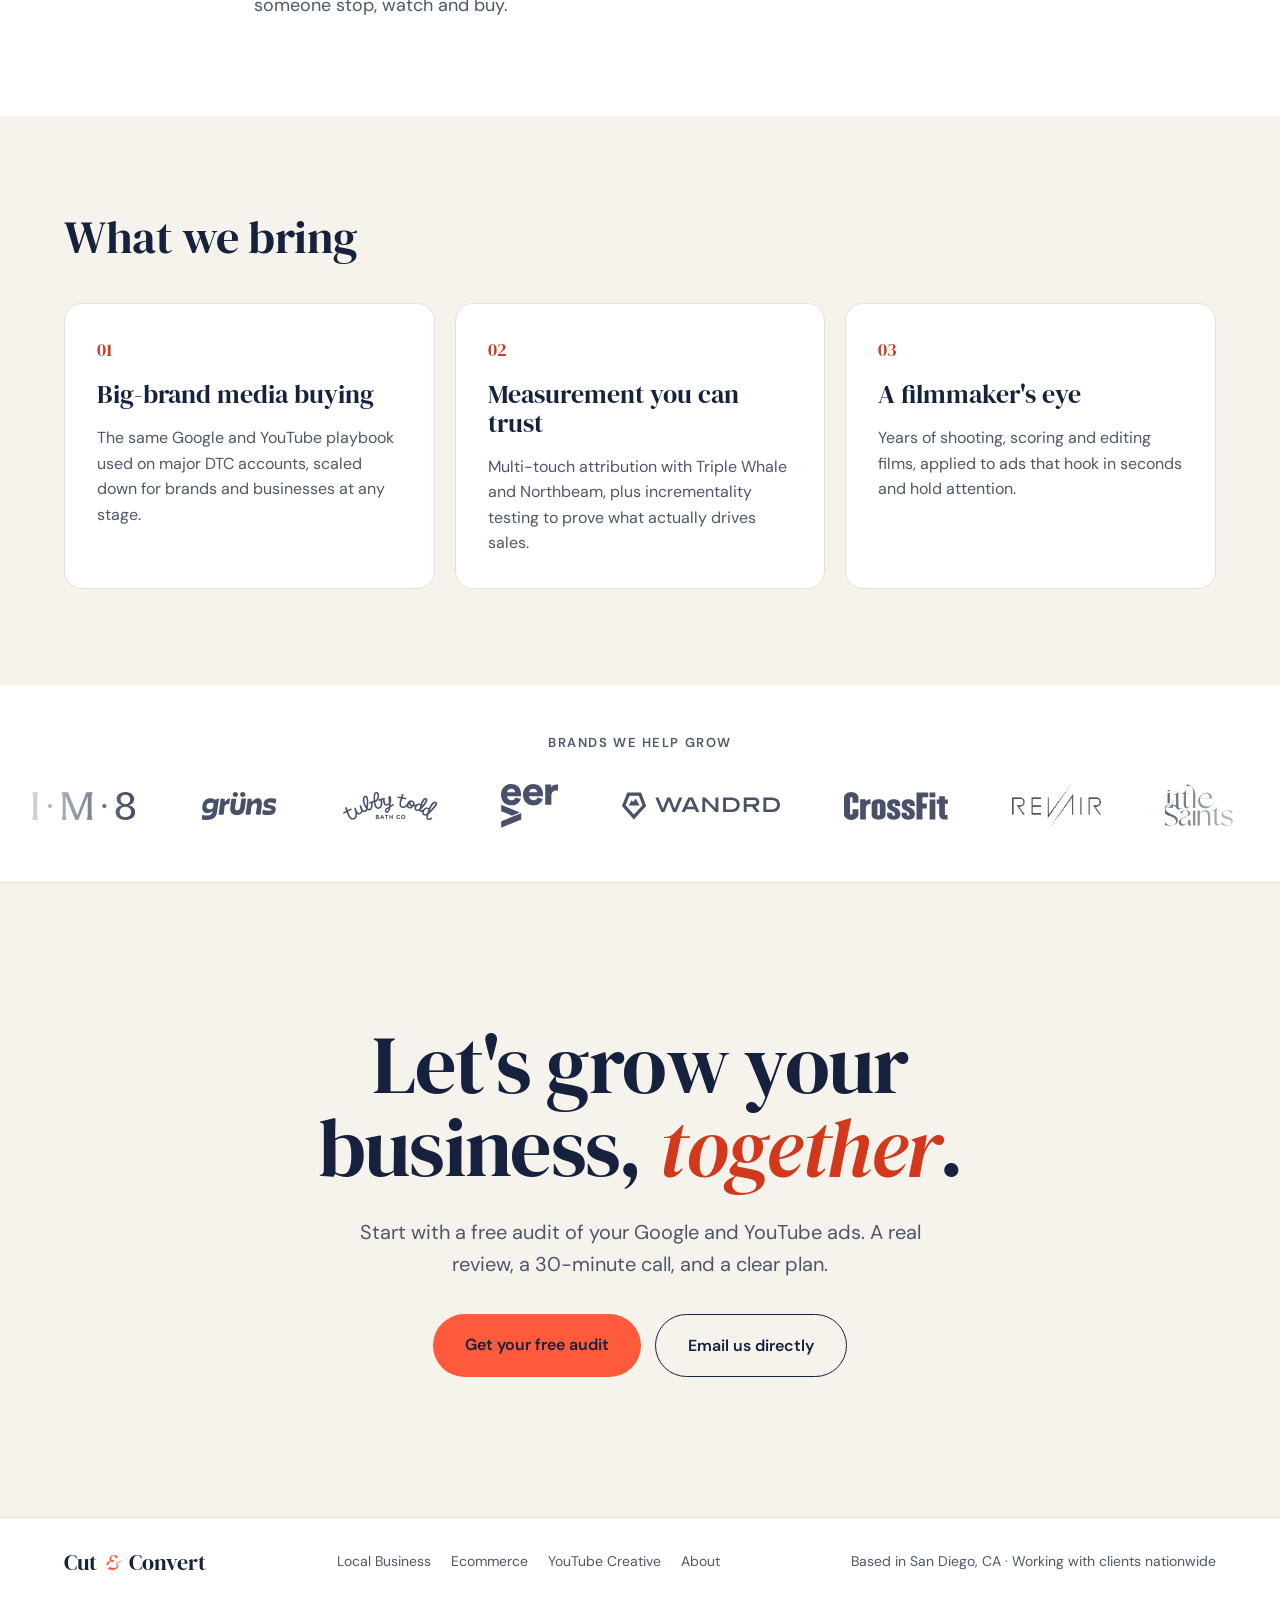
==== commit 6e14cb78: "Auto-alternate section backgrounds so neighbors never match Co-Authored-By: Claude Opus 5.5 <noreply" ====
--- a/about/index.html
+++ b/about/index.html
@@ -10,7 +10,7 @@
   <link rel="preconnect" href="https://fonts.googleapis.com">
   <link rel="preconnect" href="https://fonts.gstatic.com" crossorigin>
   <link href="https://fonts.googleapis.com/css2?family=DM+Serif+Display:ital@0;1&family=DM+Sans:wght@400;500;600&display=swap" rel="stylesheet">
-  <link rel="stylesheet" href="/style.css?v=3586f004">
+  <link rel="stylesheet" href="/style.css?v=5ee36d8c">
 </head>
 <body>
 <header class="site-header">
@@ -105,7 +105,7 @@
     </div>
   </section>
 
-  <section class="cta-big" id="contact">
+  <section class="cta-big tinted" id="contact">
     <div class="wrap">
       <h2>Let's grow your business, <em>together</em>.</h2>
       <p>Start with a free audit of your Google and YouTube ads. A real review, a 30-minute call, and a clear plan.</p>
--- a/style.css
+++ b/style.css
@@ -463,3 +463,9 @@
   .section.is-right .prose h2 { text-align: left; align-items: flex-start; margin-left: 0; }
   .section.is-right .split { flex-direction: column; }
 }
+
+/* Keep inner panels visible on sand sections */
+.tinted .serp, .tinted .ratio-demo { background: var(--white); }
+.tinted .serp-tag-float { box-shadow: 0 0 0 4px var(--white); }
+.cta-big.tinted { background: var(--sand); border-top: 0; }
+.tinted .compare-col:not(.is-good), .tinted .tile, .tinted .result { background: var(--white); }
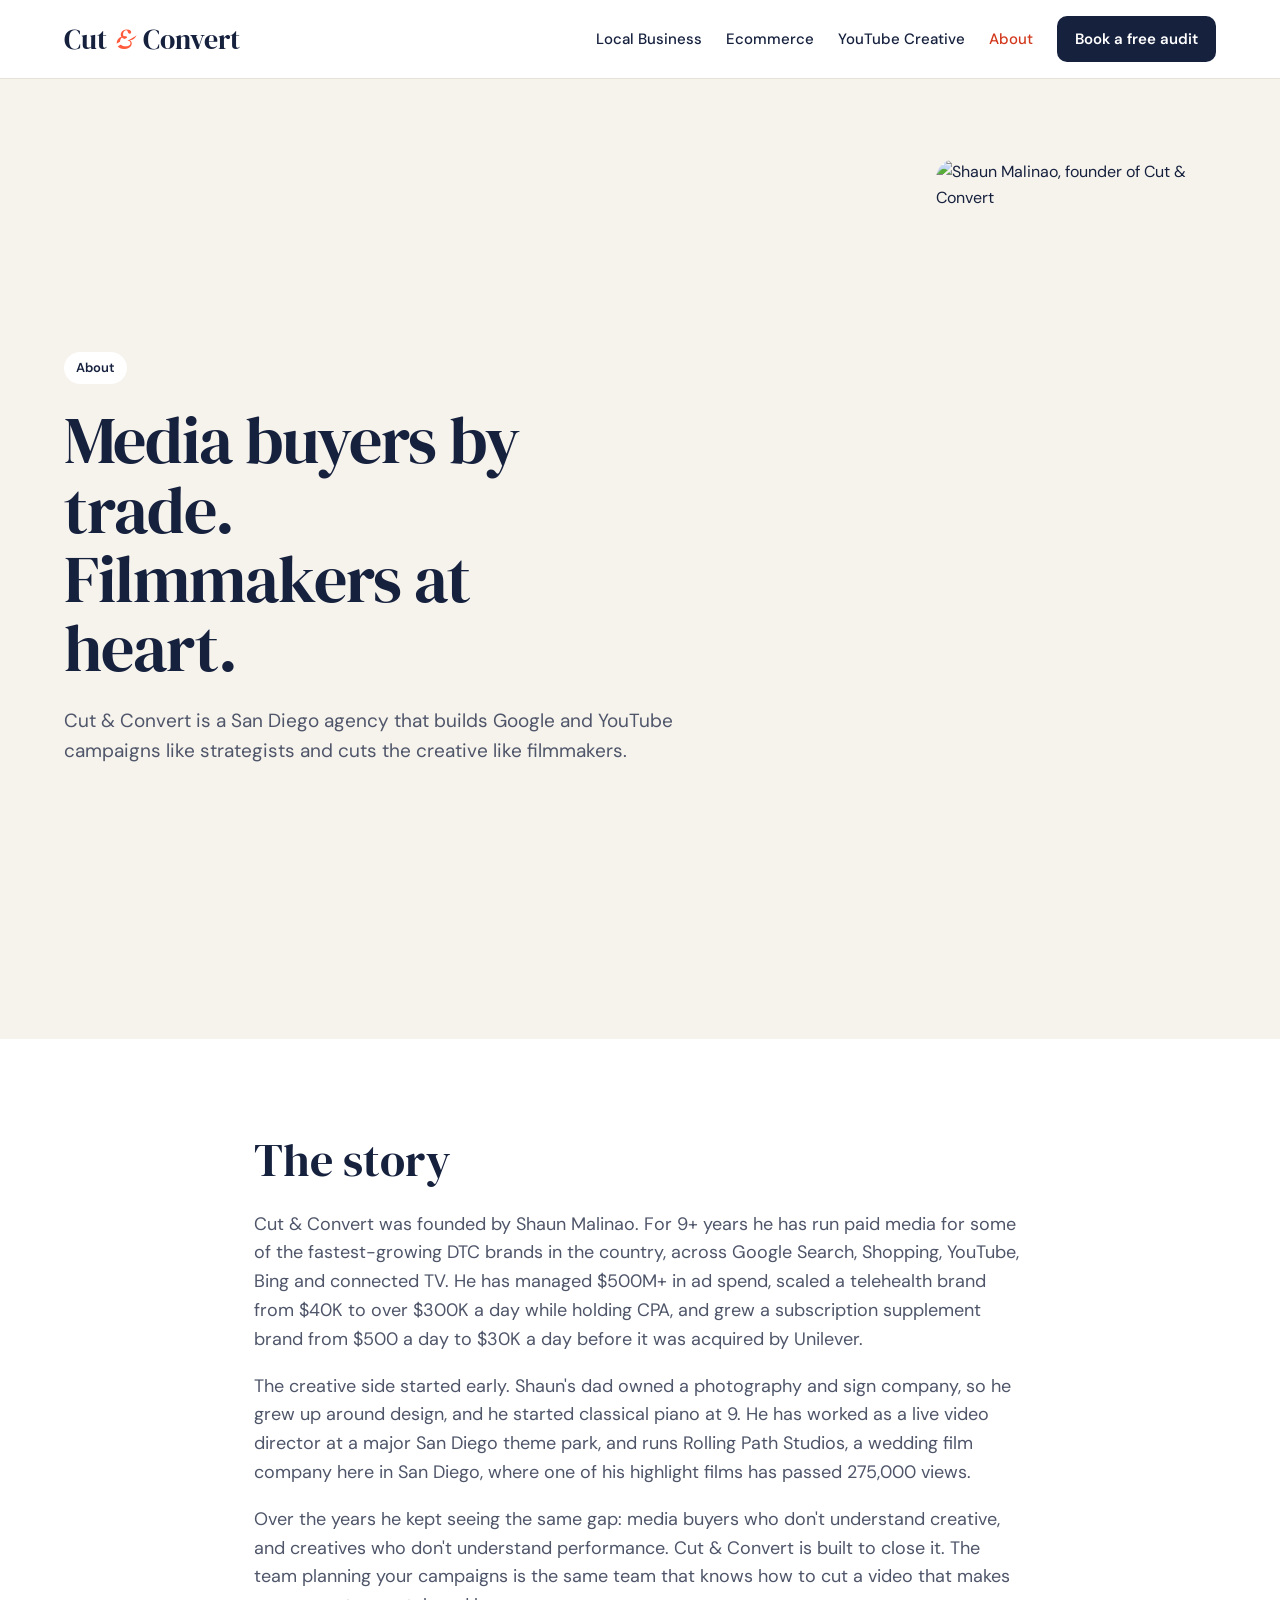
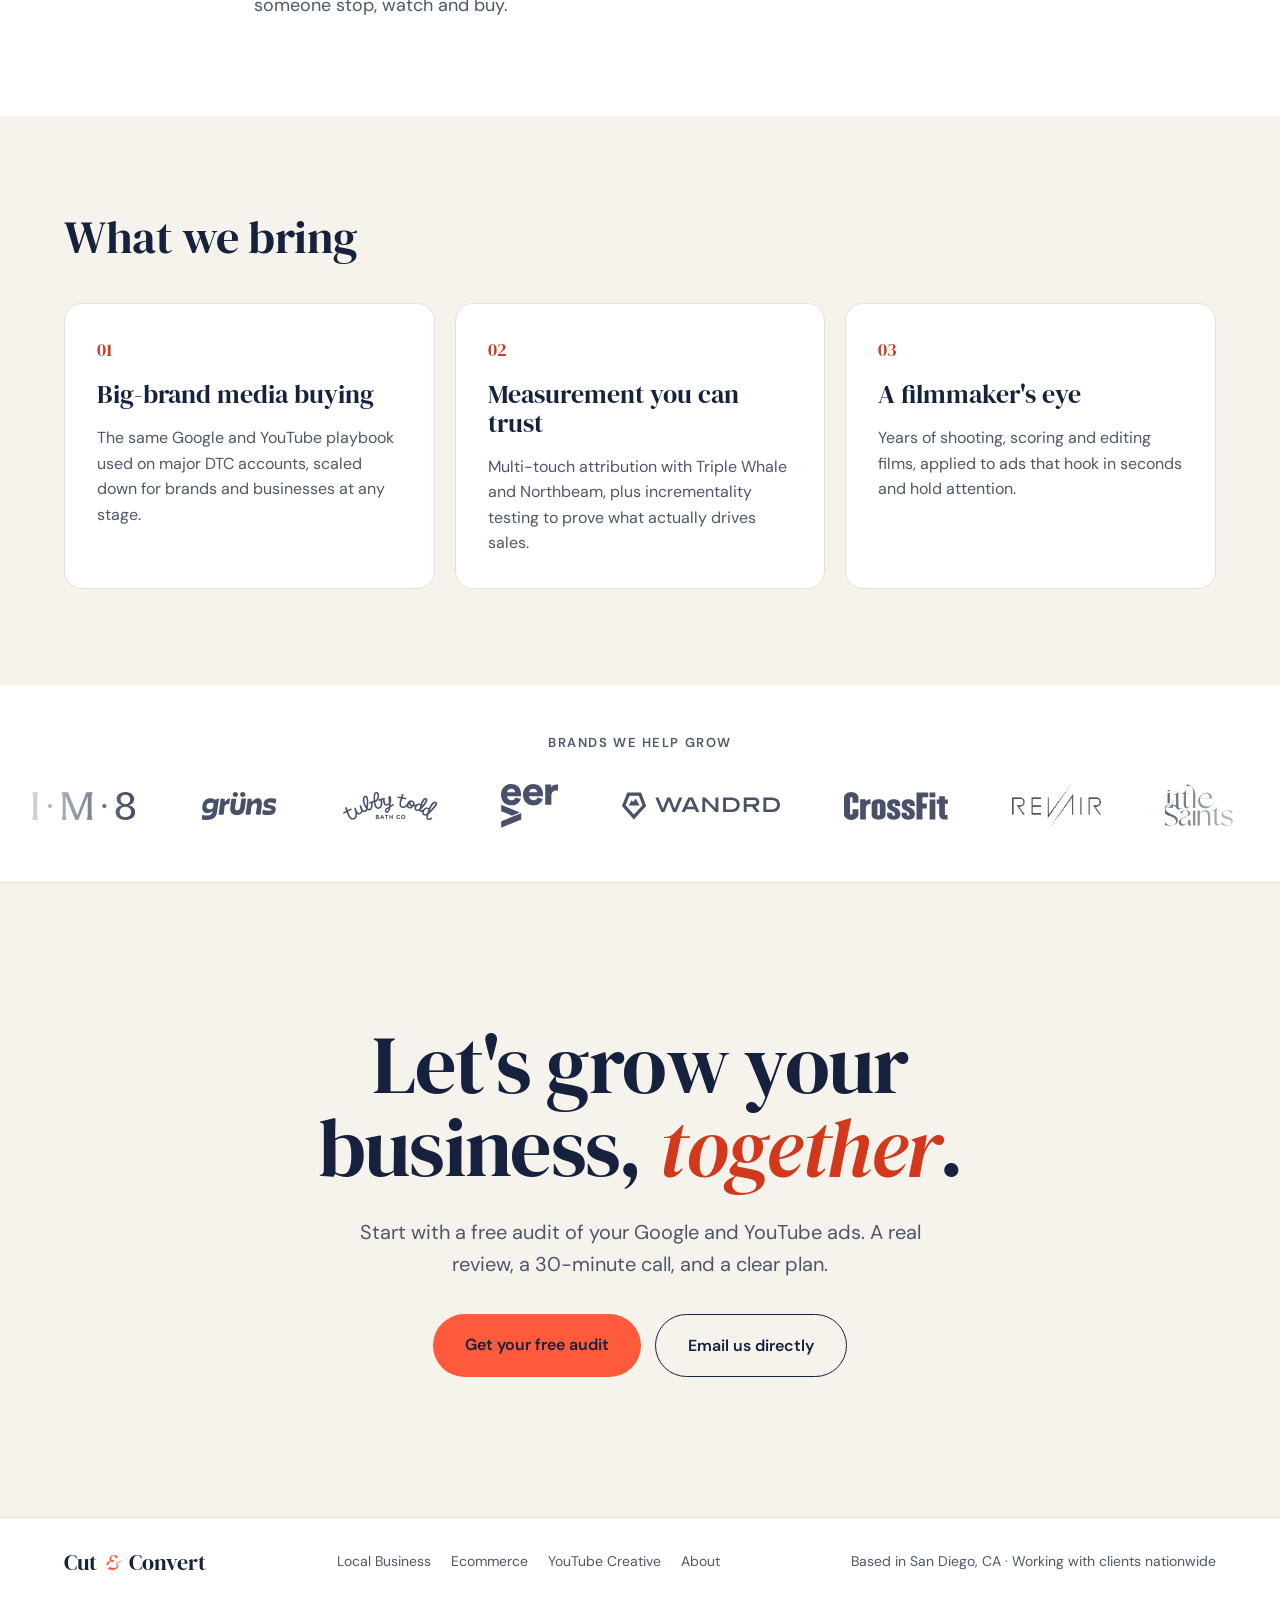
==== commit 38e6ce61: "Revert alternating headline alignment (keep alternating backgrounds) Co-Authored-By: Claude Opus 5.5" ====
--- a/about/index.html
+++ b/about/index.html
@@ -10,7 +10,7 @@
   <link rel="preconnect" href="https://fonts.googleapis.com">
   <link rel="preconnect" href="https://fonts.gstatic.com" crossorigin>
   <link href="https://fonts.googleapis.com/css2?family=DM+Serif+Display:ital@0;1&family=DM+Sans:wght@400;500;600&display=swap" rel="stylesheet">
-  <link rel="stylesheet" href="/style.css?v=5ee36d8c">
+  <link rel="stylesheet" href="/style.css?v=21a202e9">
 </head>
 <body>
 <header class="site-header">
@@ -39,7 +39,7 @@
     </div>
   </section>
 
-  <section class="section is-right">
+  <section class="section">
     <div class="wrap narrow prose">
       <h2>The story</h2>
       <p>Cut &amp; Convert was founded by Shaun Malinao. For 9+ years he has run paid media for some of the fastest-growing DTC brands in the country, across Google Search, Shopping, YouTube, Bing and connected TV. He has managed $500M+ in ad spend, scaled a telehealth brand from $40K to over $300K a day while holding CPA, and grew a subscription supplement brand from $500 a day to $30K a day before it was acquired by Unilever.</p>
--- a/style.css
+++ b/style.css
@@ -448,22 +448,6 @@
   .page-hero.has-photo::before { background: linear-gradient(180deg, rgba(22,33,62,.62) 0%, rgba(22,33,62,.78) 45%, rgba(22,33,62,.86) 100%); }
 }
 
-/* Alternating section headline alignment */
-.section.is-right .section-head { margin-left: auto; text-align: right; align-items: flex-end; }
-.section.is-right.how > .wrap > h2 { text-align: right; }
-.section.is-right .split { flex-direction: row-reverse; }
-.section.is-right .split > .split-copy:first-child { text-align: right; align-items: flex-end; }
-.section.is-right .split > .split-copy:first-child .check-list,
-.section.is-right .split > .split-copy:first-child .serp-legend { text-align: left; align-self: stretch; }
-.section.is-right .prose h2 { text-align: right; }
-@media (max-width: 700px) {
-  .section.is-right .section-head,
-  .section.is-right.how > .wrap > h2,
-  .section.is-right .split > .split-copy:first-child,
-  .section.is-right .prose h2 { text-align: left; align-items: flex-start; margin-left: 0; }
-  .section.is-right .split { flex-direction: column; }
-}
-
 /* Keep inner panels visible on sand sections */
 .tinted .serp, .tinted .ratio-demo { background: var(--white); }
 .tinted .serp-tag-float { box-shadow: 0 0 0 4px var(--white); }
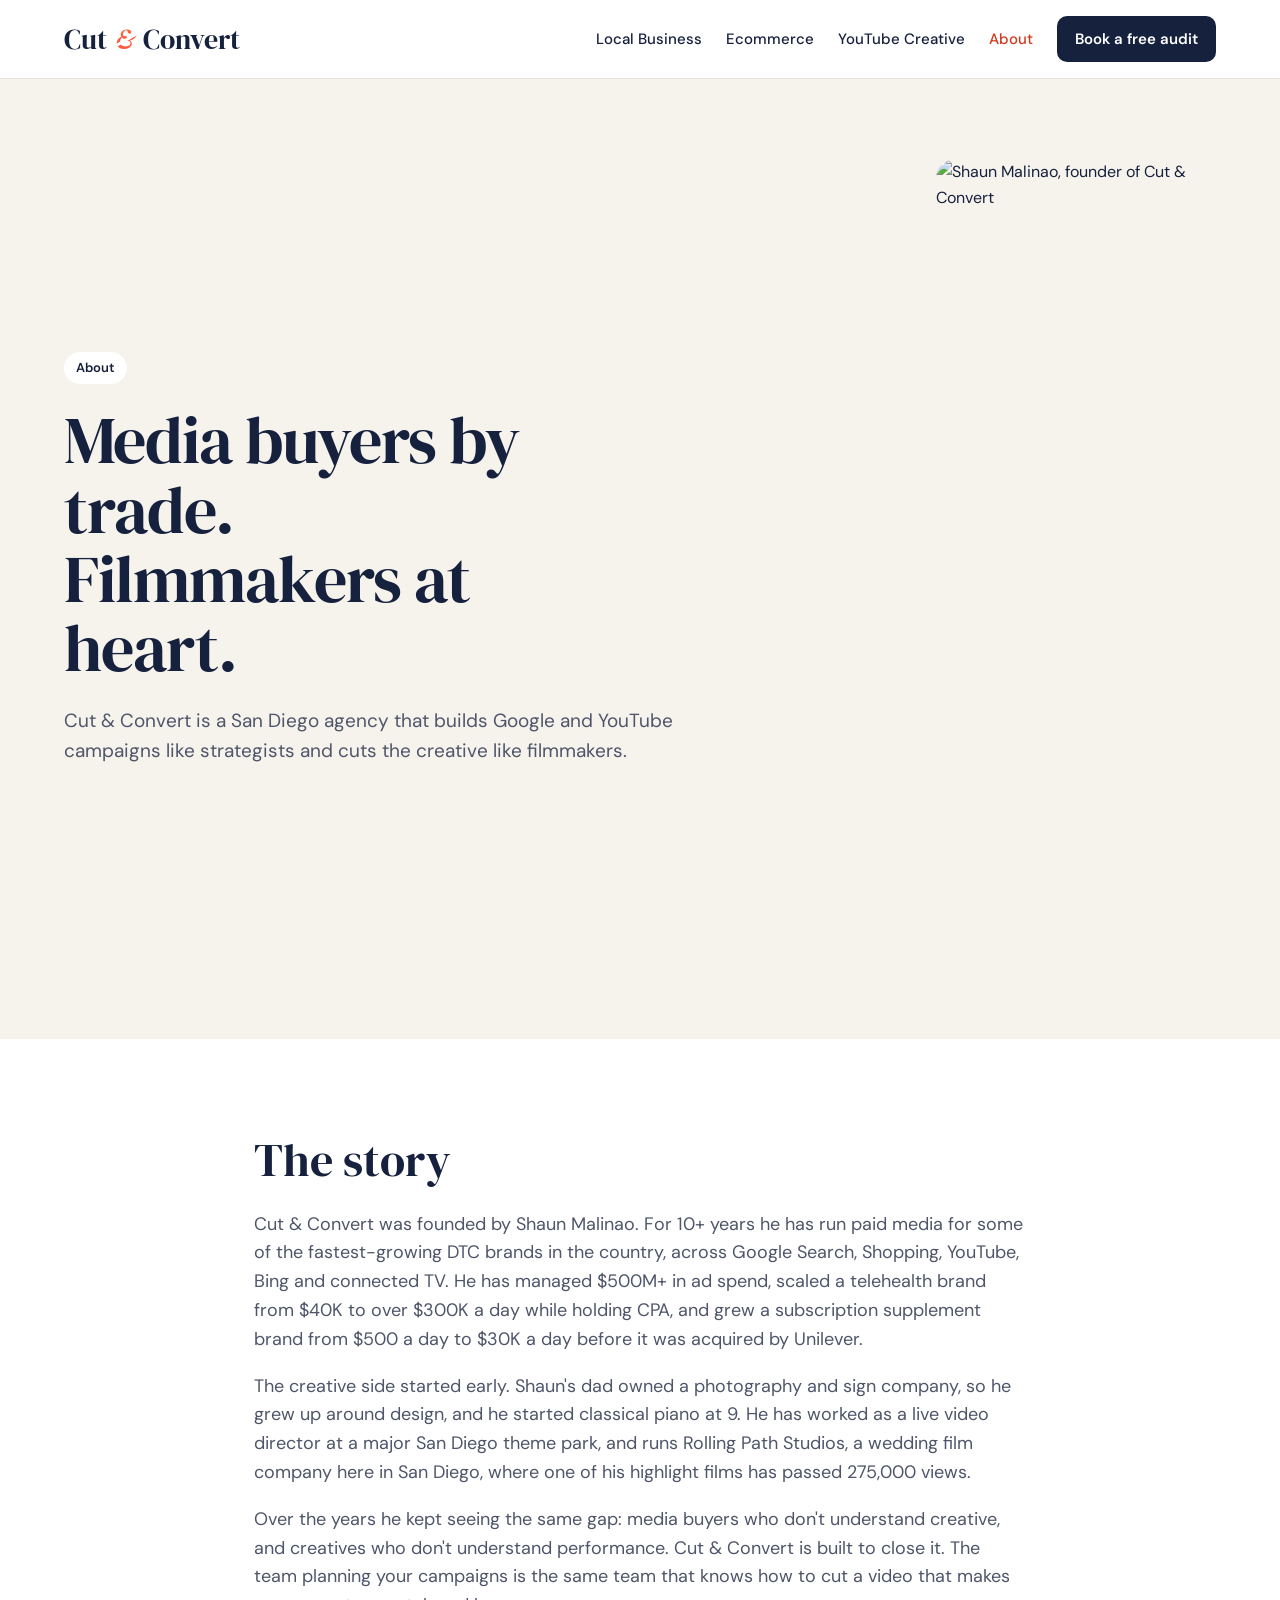
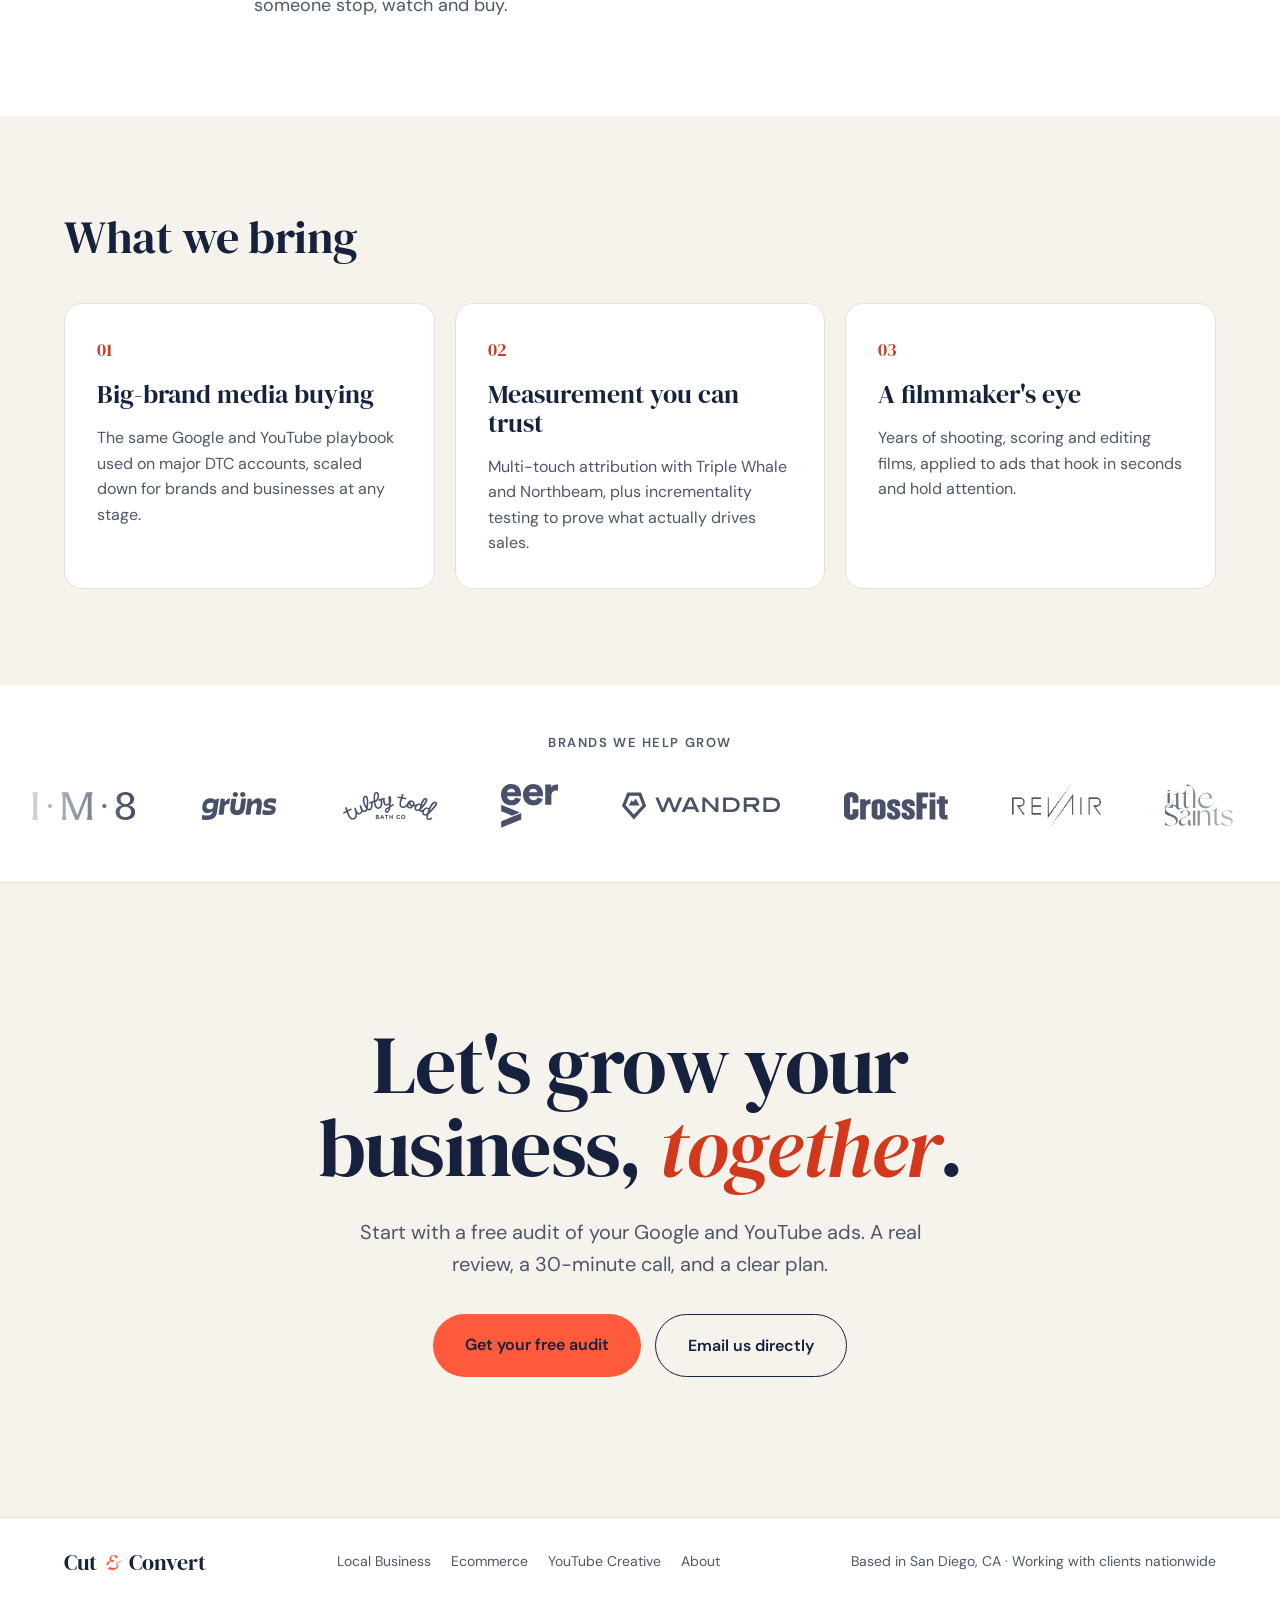
==== commit a1ca9ea7: "Change 9+ years to 10+ years Co-Authored-By: Claude Opus 5.5 <noreply@anthropic.com> Claude-Session:" ====
--- a/about/index.html
+++ b/about/index.html
@@ -10,7 +10,7 @@
   <link rel="preconnect" href="https://fonts.googleapis.com">
   <link rel="preconnect" href="https://fonts.gstatic.com" crossorigin>
   <link href="https://fonts.googleapis.com/css2?family=DM+Serif+Display:ital@0;1&family=DM+Sans:wght@400;500;600&display=swap" rel="stylesheet">
-  <link rel="stylesheet" href="/style.css?v=21a202e9">
+  <link rel="stylesheet" href="/style.css?v=5fb33b55">
 </head>
 <body>
 <header class="site-header">
@@ -42,7 +42,7 @@
   <section class="section">
     <div class="wrap narrow prose">
       <h2>The story</h2>
-      <p>Cut &amp; Convert was founded by Shaun Malinao. For 9+ years he has run paid media for some of the fastest-growing DTC brands in the country, across Google Search, Shopping, YouTube, Bing and connected TV. He has managed $500M+ in ad spend, scaled a telehealth brand from $40K to over $300K a day while holding CPA, and grew a subscription supplement brand from $500 a day to $30K a day before it was acquired by Unilever.</p>
+      <p>Cut &amp; Convert was founded by Shaun Malinao. For 10+ years he has run paid media for some of the fastest-growing DTC brands in the country, across Google Search, Shopping, YouTube, Bing and connected TV. He has managed $500M+ in ad spend, scaled a telehealth brand from $40K to over $300K a day while holding CPA, and grew a subscription supplement brand from $500 a day to $30K a day before it was acquired by Unilever.</p>
       <p>The creative side started early. Shaun's dad owned a photography and sign company, so he grew up around design, and he started classical piano at 9. He has worked as a live video director at a major San Diego theme park, and runs Rolling Path Studios, a wedding film company here in San Diego, where one of his highlight films has passed 275,000 views.</p>
       <p>Over the years he kept seeing the same gap: media buyers who don't understand creative, and creatives who don't understand performance. Cut &amp; Convert is built to close it. The team planning your campaigns is the same team that knows how to cut a video that makes someone stop, watch and buy.</p>
     </div>
--- a/style.css
+++ b/style.css
@@ -453,3 +453,78 @@
 .tinted .serp-tag-float { box-shadow: 0 0 0 4px var(--white); }
 .cta-big.tinted { background: var(--sand); border-top: 0; }
 .tinted .compare-col:not(.is-good), .tinted .tile, .tinted .result { background: var(--white); }
+
+/* Homepage hero: moving Shopping ads */
+.hero-ads {
+  flex: 1 1 440px; min-width: 0; position: relative; overflow: hidden;
+  background: var(--ink); border-radius: 22px; padding: 18px 0 14px;
+  display: flex; flex-direction: column; gap: 14px;
+}
+.ad-search {
+  display: flex; align-items: center; gap: 8px; margin: 0 18px;
+  background: rgba(255,255,255,.1); color: rgba(255,255,255,.8);
+  border-radius: 999px; padding: 9px 14px; font-size: 13px;
+}
+.ad-row {
+  list-style: none; margin: 0; padding: 0; display: flex; gap: 12px; width: max-content;
+  animation: ad-slide 45s linear infinite;
+}
+.ad-row-b { animation-direction: reverse; animation-duration: 38s; }
+.hero-ads:hover .ad-row { animation-play-state: paused; }
+@keyframes ad-slide { from { transform: translateX(0); } to { transform: translateX(calc(-50% - 6px)); } }
+.ad-card {
+  width: 172px; flex-shrink: 0; background: var(--white); border-radius: 14px; overflow: hidden;
+  display: flex; flex-direction: column; font-family: Arial, Helvetica, sans-serif; color: #202124;
+}
+.ad-img { aspect-ratio: 1; background: #F4F4F2; display: flex; align-items: center; justify-content: center; }
+.ad-img img { width: 100%; height: 100%; object-fit: contain; mix-blend-mode: multiply; }
+.ad-body { padding: 9px 11px 11px; display: flex; flex-direction: column; gap: 2px; }
+.ad-body p { margin: 0; }
+.ad-spon { font-size: 10px; font-weight: 700; color: #5f6368; }
+.ad-title { font-size: 13px; line-height: 1.3; color: #1a0dab; display: -webkit-box; -webkit-line-clamp: 2; -webkit-box-orient: vertical; overflow: hidden; min-height: 2.6em; }
+.ad-price { font-size: 14px; font-weight: 700; }
+.ad-was { font-weight: 400; color: #70757a; font-size: 12px; margin-left: 4px; }
+.ad-store { font-size: 12px; color: #4d5156; }
+.ad-caption { margin: 0 18px; font-size: 12px; color: rgba(255,255,255,.6); }
+@media (max-width: 700px) {
+  .ad-card { width: 148px; }
+  .ad-title { font-size: 12px; }
+}
+@media (prefers-reduced-motion: reduce) {
+  .ad-row { animation: none; overflow-x: auto; width: auto; padding: 0 18px; }
+  .ad-row li[aria-hidden="true"] { display: none; }
+}
+
+/* Display ads row */
+.ad-row-a { animation-duration: 60s; }
+.disp-row { animation-duration: 55s; }
+.disp-card {
+  width: 268px; flex-shrink: 0; background: var(--white); border-radius: 14px; overflow: hidden;
+  display: flex; flex-direction: column; font-family: Arial, Helvetica, sans-serif; color: #202124;
+}
+.disp-img { aspect-ratio: 1.91 / 1; background: #E8E6E1; overflow: hidden; }
+.disp-img img { width: 100%; height: 100%; object-fit: cover; display: block; }
+.disp-body { display: flex; align-items: flex-end; justify-content: space-between; gap: 10px; padding: 10px 12px 12px; }
+.disp-body p { margin: 0; }
+.disp-head { font-size: 14px; font-weight: 700; line-height: 1.25; }
+.disp-desc { font-size: 12px; color: #4d5156; margin-top: 2px !important; }
+.disp-meta { font-size: 11px; color: #70757a; margin-top: 4px !important; }
+.disp-cta { flex-shrink: 0; background: #1a73e8; color: #fff; font-size: 12px; font-weight: 700; border-radius: 999px; padding: 8px 12px; }
+@media (max-width: 700px) { .disp-card { width: 230px; } }
+
+/* Ecommerce: product feed section */
+.feed-split { align-items: center; }
+.feed-demo { margin: 0; display: flex; flex-direction: column; align-items: stretch; gap: 10px; background: var(--white); border: 1px solid var(--line); border-radius: 20px; padding: clamp(20px, 3vw, 32px); font-family: Arial, Helvetica, sans-serif; }
+.tinted .feed-demo { border-color: transparent; }
+.feed-row { border-radius: 12px; padding: 14px 16px; display: flex; flex-direction: column; gap: 4px; }
+.feed-row p { margin: 0; }
+.feed-row.is-before { background: #F3F1EC; }
+.feed-row.is-after { background: #FFF4F1; outline: 2px solid var(--coral); outline-offset: -2px; }
+.feed-tag { align-self: flex-start; font-family: var(--sans); font-size: 11px; font-weight: 700; letter-spacing: .1em; text-transform: uppercase; color: var(--muted); }
+.is-after .feed-tag { color: var(--coral-text); }
+.feed-title { font-size: 17px; color: #1a0dab; }
+.is-before .feed-title { color: #5f6368; }
+.feed-cat { font-size: 13px; color: #4d5156; }
+.feed-arrow { width: 22px; align-self: center; color: var(--coral-text); }
+.feed-demo figcaption { font-family: var(--sans); font-size: 12px; color: var(--muted); text-align: center; }
+.feed-cards { grid-template-columns: repeat(auto-fit, minmax(230px, 1fr)); }
